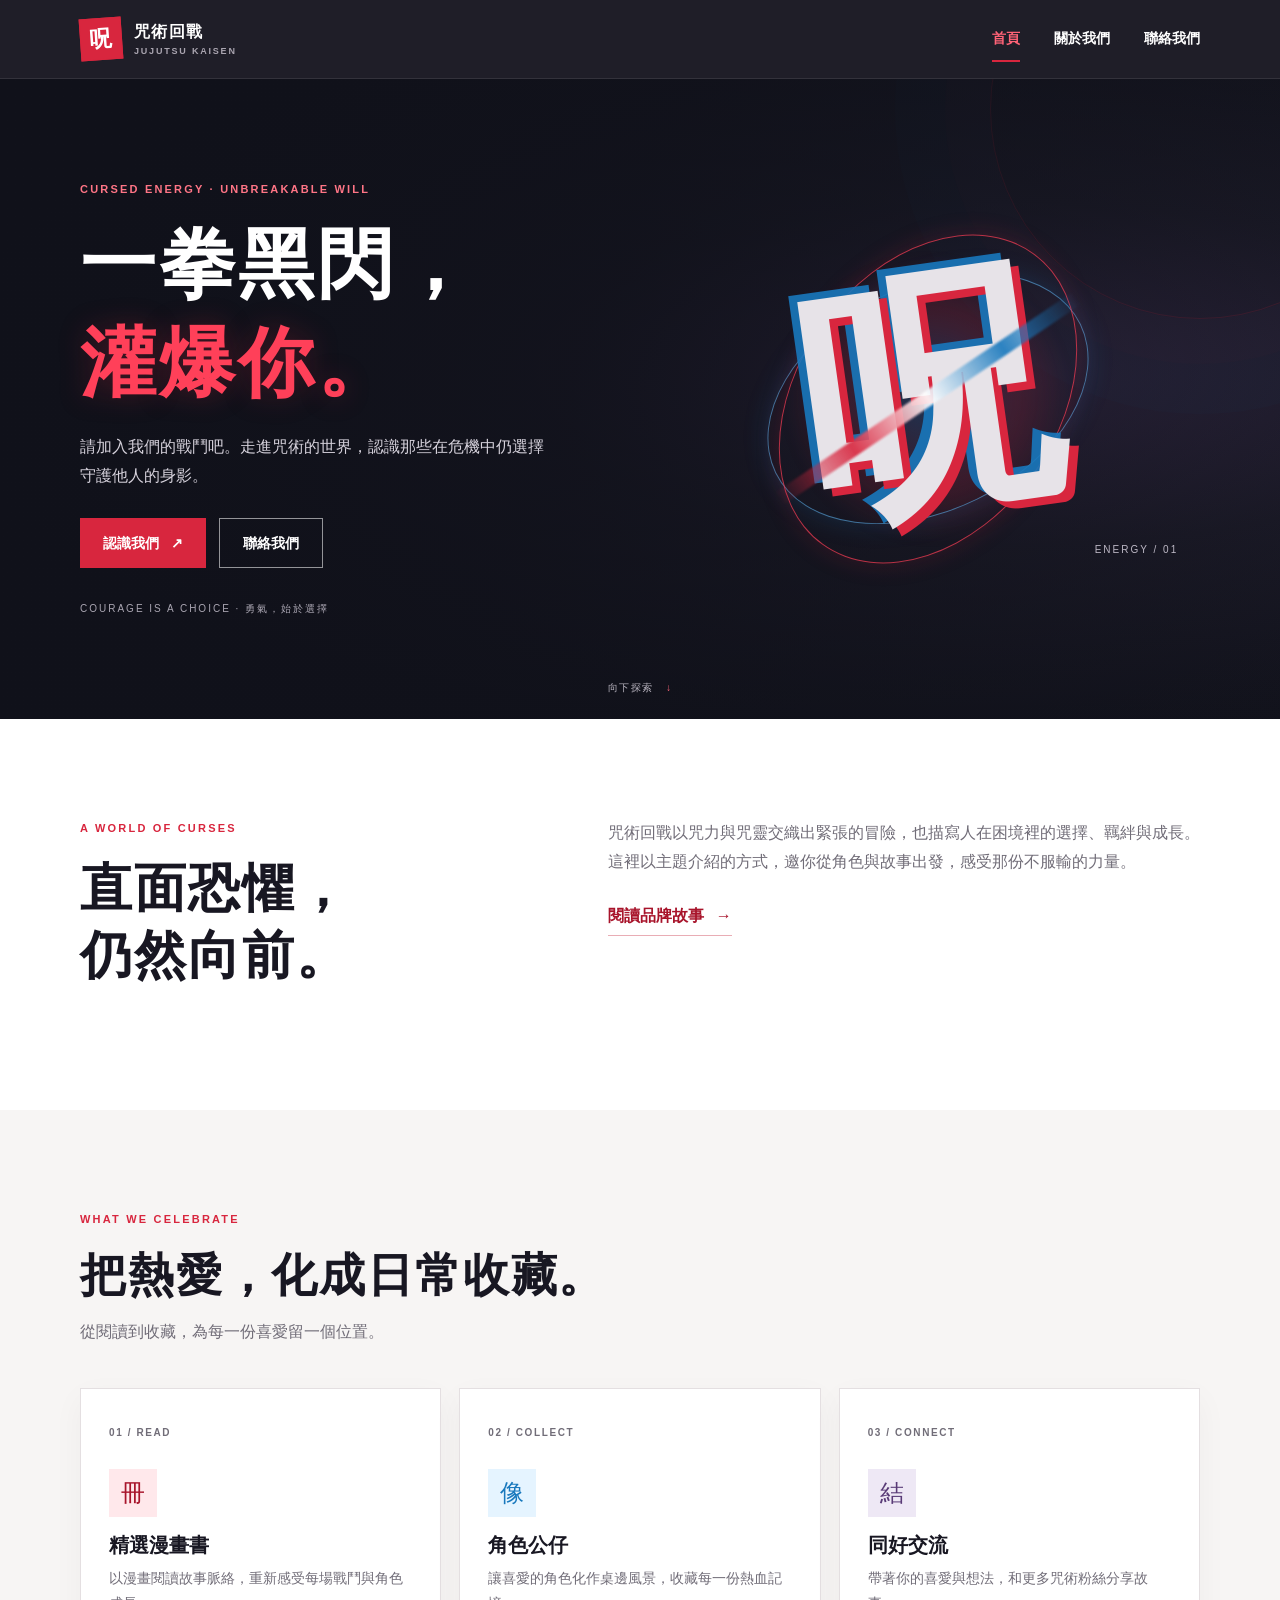
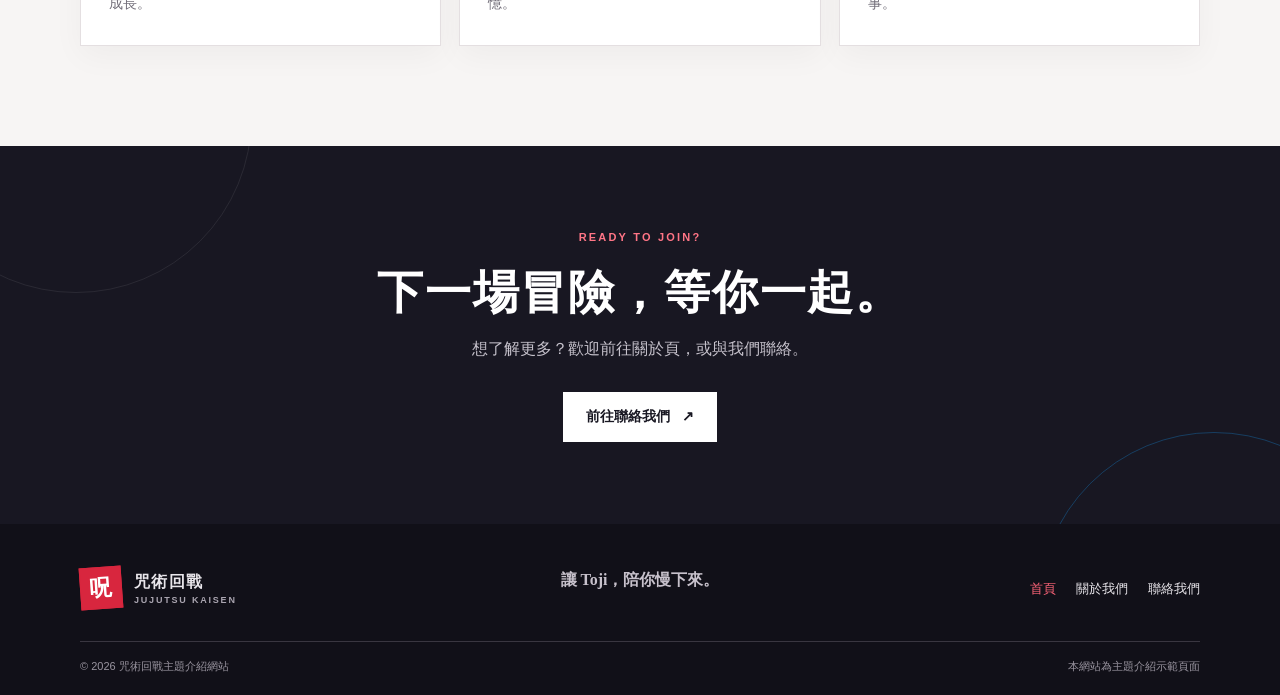
==== pages/index.html @ 3853cf1a "新增首頁、關於我們及聯絡我們頁面，並加入導航功能與樣式設定" ====
﻿<!doctype html>
<html lang="zh-Hant">
<head>
  <meta charset="utf-8">
  <meta name="viewport" content="width=device-width, initial-scale=1">
  <meta name="description" content="咒術回戰主題介紹網站，認識咒術世界的角色、理念與交流方式。">
  <title>首頁｜咒術回戰</title>
  <link rel="stylesheet" href="assets/css/site.css">
  <script src="assets/js/site.js" defer></script>
</head>
<body>
<a class="skip-link" href="#main">跳至主要內容</a>
<header class="site-header">
  <div class="container nav-wrap">
    <a class="brand" href="index.html" aria-label="咒術回戰首頁"><span class="brand-mark" aria-hidden="true">呪</span><span>咒術回戰<small>JUJUTSU KAISEN</small></span></a>
    <button class="menu-toggle" type="button" aria-label="開啟導覽選單" aria-expanded="false" aria-controls="site-nav"><span></span><span></span><span></span></button>
    <nav class="site-nav" id="site-nav" aria-label="主要導覽"><a href="index.html" aria-current="page">首頁</a><a href="about.html">關於我們</a><a href="contact.html">聯絡我們</a></nav>
  </div>
</header>
<main id="main">
  <section class="hero">
    <div class="hero-aura" aria-hidden="true"></div>
    <div class="container hero-grid">
      <div class="hero-copy"><p class="eyebrow">CURSED ENERGY · UNBREAKABLE WILL</p><h1>一拳黑閃，<br><span>灌爆你。</span></h1><p class="hero-lede">請加入我們的戰鬥吧。走進咒術的世界，認識那些在危機中仍選擇守護他人的身影。</p><div class="actions"><a class="button button-red" href="about.html">認識我們 <span aria-hidden="true">↗</span></a><a class="button button-outline" href="contact.html">聯絡我們</a></div><p class="hero-caption">COURAGE IS A CHOICE · 勇氣，始於選擇</p></div>
      <div class="hero-art" role="img" aria-label="以紅藍咒力光環呈現的虎杖優人主題抽象插畫"><div class="art-ring ring-one"></div><div class="art-ring ring-two"></div><div class="art-sigil">呪</div><div class="art-slash"></div><span class="art-label">ENERGY / 01</span></div>
    </div><a class="scroll-cue" href="#intro">向下探索 <span aria-hidden="true">↓</span></a>
  </section>
  <section class="section intro" id="intro"><div class="container intro-grid"><div><p class="eyebrow">A WORLD OF CURSES</p><h2>直面恐懼，<br>仍然向前。</h2></div><div class="intro-copy"><p>咒術回戰以咒力與咒靈交織出緊張的冒險，也描寫人在困境裡的選擇、羈絆與成長。這裡以主題介紹的方式，邀你從角色與故事出發，感受那份不服輸的力量。</p><a class="text-link" href="about.html">閱讀品牌故事 <span aria-hidden="true">→</span></a></div></div></section>
  <section class="section features"><div class="container"><div class="section-heading"><p class="eyebrow">WHAT WE CELEBRATE</p><h2>把熱愛，化成日常收藏。</h2><p>從閱讀到收藏，為每一份喜愛留一個位置。</p></div><div class="card-grid"><article class="feature-card"><span class="card-index">01 / READ</span><div class="card-symbol" aria-hidden="true">冊</div><h3>精選漫畫書</h3><p>以漫畫閱讀故事脈絡，重新感受每場戰鬥與角色成長。</p></article><article class="feature-card"><span class="card-index">02 / COLLECT</span><div class="card-symbol blue" aria-hidden="true">像</div><h3>角色公仔</h3><p>讓喜愛的角色化作桌邊風景，收藏每一份熱血記憶。</p></article><article class="feature-card"><span class="card-index">03 / CONNECT</span><div class="card-symbol violet" aria-hidden="true">結</div><h3>同好交流</h3><p>帶著你的喜愛與想法，和更多咒術粉絲分享故事。</p></article></div></div></section>
  <section class="closing"><div class="container closing-inner"><p class="eyebrow">READY TO JOIN?</p><h2>下一場冒險，等你一起。</h2><p>想了解更多？歡迎前往關於頁，或與我們聯絡。</p><a class="button button-light" href="contact.html">前往聯絡我們 <span aria-hidden="true">↗</span></a></div></section>
</main>
<footer class="site-footer"><div class="container footer-top"><a class="brand footer-brand" href="index.html"><span class="brand-mark" aria-hidden="true">呪</span><span>咒術回戰<small>JUJUTSU KAISEN</small></span></a><p class="footer-motto">讓 Toji，陪你慢下來。</p><nav class="footer-nav" aria-label="頁尾導覽"><a href="index.html" aria-current="page">首頁</a><a href="about.html">關於我們</a><a href="contact.html">聯絡我們</a></nav></div><div class="container footer-bottom"><span>© 2026 咒術回戰主題介紹網站</span><span>本網站為主題介紹示範頁面</span></div></footer>
</body>
</html>
---- pages/assets/css/site.css ----
﻿:root{--ink:#181722;--ink-soft:#282633;--paper:#f7f5f4;--white:#fff;--red:#d8263e;--red-dark:#a8142b;--red-pale:#ffe8eb;--blue:#1878bd;--blue-pale:#e5f4ff;--violet:#593b77;--muted:#716d78;--line:#e4dfe1;--shadow:0 20px 55px rgba(25,20,35,.12);--font:"Noto Sans TC","Microsoft JhengHei",sans-serif;--serif:"Noto Serif TC","PMingLiU",serif}*{box-sizing:border-box}html{scroll-behavior:smooth}body{margin:0;background:var(--paper);color:var(--ink);font:16px/1.8 var(--font)}a{color:inherit;text-decoration:none}button{font:inherit}h1,h2,h3,p{margin-top:0}h1,h2,h3{line-height:1.3}h1,h2{font-family:var(--serif);font-weight:900;letter-spacing:.04em}h2{font-size:clamp(30px,4vw,46px);margin-bottom:20px}.container{width:min(1120px,calc(100% - 48px));margin-inline:auto}.skip-link{position:absolute;top:-60px;left:16px;padding:10px 16px;background:white;z-index:30}.skip-link:focus{top:12px}.site-header{position:relative;z-index:10;background:rgba(24,23,34,.97);color:white;border-bottom:1px solid rgba(255,255,255,.09)}.nav-wrap{min-height:78px;display:flex;align-items:center;justify-content:space-between;gap:28px}.brand{display:inline-flex;align-items:center;gap:12px;font-weight:800;letter-spacing:.08em;line-height:1.2}.brand-mark{display:grid;place-items:center;width:42px;height:42px;border:1px solid var(--red);color:#fff;background:var(--red);font-family:var(--serif);font-size:22px;transform:rotate(-4deg)}.brand small{display:block;margin-top:5px;color:#aaa5b0;font:600 9px/1 var(--font);letter-spacing:.2em}.site-nav{display:flex;align-items:center;gap:34px;font-size:14px;font-weight:700}.site-nav a,.footer-nav a{transition:color .2s}.site-nav a:hover,.site-nav a[aria-current=page]{color:#ff6377}.site-nav a[aria-current=page]{position:relative}.site-nav a[aria-current=page]:after{content:"";position:absolute;left:0;right:0;bottom:-10px;height:2px;background:var(--red)}.menu-toggle{display:none;width:44px;height:44px;padding:11px;border:1px solid #625e6b;background:transparent;color:white}.menu-toggle span{display:block;height:2px;margin:5px 0;background:currentColor;transition:transform .2s,opacity .2s}.menu-toggle[aria-expanded=true] span:first-child{transform:translateY(7px) rotate(45deg)}.menu-toggle[aria-expanded=true] span:nth-child(2){opacity:0}.menu-toggle[aria-expanded=true] span:last-child{transform:translateY(-7px) rotate(-45deg)}:focus-visible{outline:3px solid #57b6f5;outline-offset:4px}.hero{min-height:640px;position:relative;overflow:hidden;display:grid;align-items:center;background:radial-gradient(ellipse at 79% 46%,#302641 0,#1b1a27 35%,#11121b 75%);color:white}.hero:before{content:"";position:absolute;inset:0;background:linear-gradient(110deg,rgba(16,17,26,.98) 10%,rgba(16,17,26,.82) 45%,rgba(16,17,26,.1) 100%);z-index:1}.hero-grid{position:relative;z-index:2;display:grid;grid-template-columns:1fr 1fr;align-items:center;gap:30px;padding-block:82px}.hero-copy{max-width:580px}.eyebrow{margin-bottom:16px;color:var(--red);font-size:11px;font-weight:800;letter-spacing:.2em}.hero .eyebrow{color:#ff7586}.hero h1{font-size:clamp(46px,6.4vw,76px);margin:0 0 20px}.hero h1 span{color:#ff4059;text-shadow:0 0 28px rgba(216,38,62,.26)}.hero-lede{max-width:470px;color:#d6d2dc}.actions{display:flex;gap:13px;flex-wrap:wrap;margin-top:28px}.button{display:inline-flex;align-items:center;justify-content:center;gap:12px;min-height:50px;padding:0 23px;font-size:14px;font-weight:800;transition:transform .2s,background .2s,color .2s}.button:hover{transform:translateY(-3px)}.button-red{background:var(--red);color:white}.button-red:hover{background:var(--red-dark)}.button-outline{border:1px solid rgba(255,255,255,.55);color:white}.button-outline:hover{background:white;color:var(--ink)}.hero-caption{margin:32px 0 0;color:#aaa6b2;font-size:10px;letter-spacing:.2em}.hero-art{height:420px;position:relative;display:grid;place-items:center;isolation:isolate}.hero-art:before{content:"";position:absolute;width:280px;height:280px;border-radius:50%;background:radial-gradient(circle,rgba(24,120,189,.28),rgba(216,38,62,.18) 45%,transparent 72%);filter:blur(7px)}.art-ring{position:absolute;border:1px solid rgba(90,173,233,.6);border-radius:50%;transform:rotate(-26deg)}.ring-one{width:340px;height:225px;box-shadow:0 0 26px rgba(24,120,189,.2)}.ring-two{width:260px;height:360px;border-color:rgba(239,59,82,.75);transform:rotate(36deg);box-shadow:0 0 24px rgba(216,38,62,.17)}.art-sigil{position:relative;font:900 clamp(150px,22vw,255px)/1 var(--serif);color:#e7e3e8;text-shadow:8px 8px 0 var(--red),-8px -7px 0 rgba(24,120,189,.9);transform:rotate(-8deg)}.art-slash{position:absolute;width:360px;height:15px;transform:rotate(-34deg);background:linear-gradient(90deg,transparent,var(--red),#fff,var(--blue),transparent);filter:blur(1px);opacity:.9}.art-label{position:absolute;right:4%;bottom:12%;font-size:10px;letter-spacing:.2em;color:#bdb8c5}.hero-aura{position:absolute;width:420px;height:420px;right:-130px;top:-180px;border:1px solid rgba(216,38,62,.2);border-radius:50%;box-shadow:0 0 0 45px rgba(216,38,62,.025),0 0 0 95px rgba(24,120,189,.03)}.scroll-cue{position:absolute;z-index:2;bottom:22px;left:50%;transform:translateX(-50%);color:#b9b5c0;font-size:10px;letter-spacing:.15em}.scroll-cue span{margin-left:8px;color:#ff6579}.section{padding:100px 0}.intro{background:white}.intro-grid{display:grid;grid-template-columns:.85fr 1.15fr;gap:90px;align-items:start}.intro h2{font-size:clamp(34px,4.4vw,52px)}.intro-copy{max-width:610px;color:var(--muted)}.intro-copy p{margin-bottom:25px}.text-link{display:inline-flex;gap:12px;align-items:center;color:var(--red-dark);font-weight:800;border-bottom:1px solid #e9adb5;padding-bottom:5px}.features{background:var(--paper)}.section-heading{max-width:650px;margin-bottom:42px}.section-heading h2{margin-bottom:12px}.section-heading>p:last-child{color:var(--muted)}.card-grid{display:grid;grid-template-columns:repeat(3,1fr);gap:18px}.feature-card{position:relative;min-height:250px;padding:28px;background:white;border:1px solid var(--line);box-shadow:0 10px 30px rgba(30,20,35,.04);transition:transform .2s,box-shadow .2s}.feature-card:hover{transform:translateY(-5px);box-shadow:var(--shadow)}.card-index{font-size:10px;font-weight:800;letter-spacing:.16em;color:var(--muted)}.card-symbol{display:grid;place-items:center;width:48px;height:48px;margin:23px 0 15px;background:var(--red-pale);color:var(--red-dark);font-family:var(--serif);font-size:24px}.card-symbol.blue{background:var(--blue-pale);color:var(--blue)}.card-symbol.violet{background:#eee8f5;color:var(--violet)}.feature-card h3{margin-bottom:8px;font-size:20px}.feature-card p{margin:0;color:var(--muted);font-size:14px}.closing{position:relative;overflow:hidden;padding:82px 0;background:var(--ink);color:white;text-align:center}.closing:before,.closing:after{content:"";position:absolute;width:350px;height:350px;border:1px solid rgba(255,255,255,.08);border-radius:50%;top:-205px;left:-100px}.closing:after{left:auto;right:-110px;top:auto;bottom:-260px;border-color:rgba(24,120,189,.4)}.closing-inner{position:relative;z-index:1}.closing .eyebrow{color:#ff7586}.closing h2{margin-bottom:12px}.closing p:not(.eyebrow){color:#c5c1cb}.button-light{margin-top:12px;background:white;color:var(--ink)}.button-light:hover{background:var(--red);color:white}.site-footer{padding:42px 0 18px;background:#111018;color:#e9e6eb}.footer-top{display:grid;grid-template-columns:1fr 1fr 1fr;align-items:center;gap:20px}.footer-brand{justify-self:start}.footer-motto{text-align:center;color:#c7c1cb;font-family:var(--serif);font-weight:700}.footer-nav{display:flex;justify-content:flex-end;gap:20px;font-size:13px}.footer-nav a:hover,.footer-nav a[aria-current=page]{color:#ff6579}.footer-bottom{display:flex;justify-content:space-between;gap:16px;border-top:1px solid #393640;margin-top:30px;padding-top:15px;color:#99949f;font-size:11px}.page-hero{position:relative;overflow:hidden;padding:88px 0 94px;background:linear-gradient(110deg,#191822,#262133 65%,#1b3140);color:white}.page-hero:after{content:"";position:absolute;right:10%;top:-170px;width:410px;height:410px;border:1px solid rgba(226,55,79,.3);border-radius:50%;box-shadow:0 0 0 42px rgba(24,120,189,.07),0 0 0 90px rgba(216,38,62,.04)}.page-hero-inner{position:relative;z-index:1}.page-hero h1{font-size:clamp(42px,6vw,66px);margin:0 0 12px}.page-hero-inner>p:last-child{color:#ccc7d2;margin:0}.page-mark{position:absolute;right:16%;top:50%;transform:translateY(-50%) rotate(-10deg);font:900 170px/1 var(--serif);color:rgba(255,255,255,.055)}.story-section{background:white}.story-layout{display:grid;grid-template-columns:1fr 1fr;gap:78px;align-items:center}.story-art{height:370px;position:relative;display:grid;place-items:center;overflow:hidden;background:linear-gradient(145deg,#171721,#242033)}.story-art:before{content:"";position:absolute;width:230px;height:230px;border-radius:50%;background:rgba(216,38,62,.25);filter:blur(38px)}.story-art>span{position:relative;font:900 130px/1 var(--serif);color:#f4eff1;text-shadow:7px 6px 0 var(--red),-6px -6px 0 var(--blue)}.story-orbit{position:absolute;border:1px solid;border-radius:50%;width:300px;height:180px;transform:rotate(35deg)}.orbit-red{border-color:rgba(255,76,98,.8)}.orbit-blue{width:230px;height:330px;transform:rotate(-25deg);border-color:rgba(67,164,229,.7)}.story-copy p:not(.eyebrow){color:var(--muted)}.story-copy .note{padding:12px 15px;border-left:3px solid var(--red);background:#fff4f5;color:#7a4650;font-size:13px}.values-section{background:#f0edf0}.value-list{display:grid;grid-template-columns:repeat(3,1fr);gap:16px}.value-item{display:flex;gap:17px;padding:24px;background:white;border-top:2px solid var(--red)}.value-item>span{color:var(--red);font:700 13px/1.4 var(--font);letter-spacing:.08em}.value-item h3{margin:0 0 9px;font-size:19px}.value-item p{margin:0;color:var(--muted);font-size:14px}.environment{padding:85px 0;background:white}.environment-grid{display:grid;grid-template-columns:1.05fr .95fr;gap:65px;align-items:center}.environment-grid>div:last-child>p:not(.eyebrow){color:var(--muted);margin-bottom:25px}.environment-art{height:310px;position:relative;overflow:hidden;background:linear-gradient(135deg,#1a1924,#30263c)}.environment-art:before{content:"";position:absolute;inset:0;background:linear-gradient(120deg,transparent 35%,rgba(216,38,62,.2),transparent 70%)}.env-block{position:absolute;bottom:-35px;width:37%;height:78%;transform:skewY(-12deg);background:linear-gradient(140deg,#d8263e,#79182e);box-shadow:20px 0 60px rgba(0,0,0,.25)}.block-a{left:13%}.block-b{left:52%;height:90%;background:linear-gradient(140deg,#227cb7,#173752)}.env-caption{position:absolute;top:22px;left:22px;color:#e8e4eb;font-size:10px;letter-spacing:.2em}.contact-section{background:white}.contact-layout{display:grid;grid-template-columns:.8fr 1.2fr;gap:80px}.contact-intro{position:relative}.contact-intro h2{font-size:clamp(34px,4.5vw,52px)}.contact-intro>p:not(.eyebrow){max-width:360px;color:var(--muted)}.contact-stamp{display:grid;place-content:center;position:absolute;right:15px;bottom:0;width:74px;height:74px;border:2px solid rgba(216,38,62,.42);color:var(--red);font:700 18px/1.3 var(--serif);text-align:center;transform:rotate(8deg)}.contact-details{border-top:1px solid var(--line)}.contact-row{display:grid;grid-template-columns:46px 1fr auto;gap:16px;align-items:center;padding:19px 0;border-bottom:1px solid var(--line)}.contact-icon{display:grid;place-items:center;width:42px;height:42px;background:var(--red-pale);color:var(--red-dark);font-family:var(--serif);font-weight:700}.contact-row h3{font-size:16px;margin:0 0 3px}.contact-row p{margin:0;color:var(--muted)}.pending{padding:3px 9px;background:#f1eff2;color:#77717d;font-size:11px}.contact-note{padding:38px 0;background:#f0edf0}.contact-note .eyebrow{margin-bottom:9px}.contact-note p:not(.eyebrow){margin-bottom:14px;color:#514d58}.contact-note .text-link{font-size:14px}@media(max-width:780px){.container{width:min(100% - 40px,640px)}.menu-toggle{display:block}.site-nav{position:absolute;top:77px;left:0;right:0;display:flex;flex-direction:column;align-items:stretch;gap:0;padding:0 20px;max-height:0;overflow:hidden;background:#181722;transition:max-height .25s,padding .25s}.site-nav.is-open{max-height:240px;padding:8px 20px 16px;border-bottom:1px solid #46424e}.site-nav a{padding:12px 4px;border-bottom:1px solid rgba(255,255,255,.08)}.site-nav a[aria-current=page]:after{display:none}.hero{min-height:unset}.hero-grid{grid-template-columns:1fr;gap:0;padding:70px 0 78px}.hero-copy{position:relative;z-index:2}.hero-art{position:absolute;right:-95px;top:80px;width:390px;height:390px;opacity:.56}.hero:before{background:linear-gradient(90deg,rgba(16,17,26,.98),rgba(16,17,26,.82) 65%,rgba(16,17,26,.35))}.hero-copy{max-width:540px}.hero-lede{max-width:450px}.intro-grid,.story-layout,.environment-grid,.contact-layout{grid-template-columns:1fr;gap:32px}.intro-grid{gap:10px}.story-art{height:300px;order:2}.card-grid,.value-list{grid-template-columns:1fr}.feature-card{min-height:0}.value-item{min-height:115px}.environment-grid{gap:34px}.contact-layout{gap:26px}.contact-intro{padding-bottom:12px}.contact-stamp{right:5px;bottom:-2px}.footer-top{grid-template-columns:1fr 1fr}.footer-motto{text-align:right}.footer-nav{grid-column:1/-1;justify-content:flex-start}.page-mark{right:8%;font-size:130px}}@media(max-width:480px){.container{width:calc(100% - 36px)}.nav-wrap{min-height:70px}.site-nav{top:69px}.brand-mark{width:38px;height:38px}.brand{font-size:14px}.hero-grid{padding:62px 0 68px}.hero h1{font-size:clamp(43px,12vw,58px)}.hero-art{right:-160px;top:120px;opacity:.38}.actions{gap:9px}.button{padding-inline:17px}.section{padding:72px 0}.section-heading{margin-bottom:28px}.page-hero{padding:68px 0}.page-hero:after{right:-190px}.page-mark{right:2%;font-size:100px}.story-art{height:250px}.environment{padding:66px 0}.environment-art{height:240px}.contact-row{grid-template-columns:42px 1fr;gap:12px}.pending{grid-column:2;justify-self:start;margin-top:-8px}.footer-top{grid-template-columns:1fr;gap:12px}.footer-motto{text-align:left;margin:3px 0}.footer-nav{grid-column:auto;gap:18px;flex-wrap:wrap}.footer-bottom{flex-direction:column;gap:4px}.closing{padding:70px 0}}@media(prefers-reduced-motion:reduce){html{scroll-behavior:auto}*,*:before,*:after{transition-duration:.01ms!important;animation-duration:.01ms!important;animation-iteration-count:1!important}}
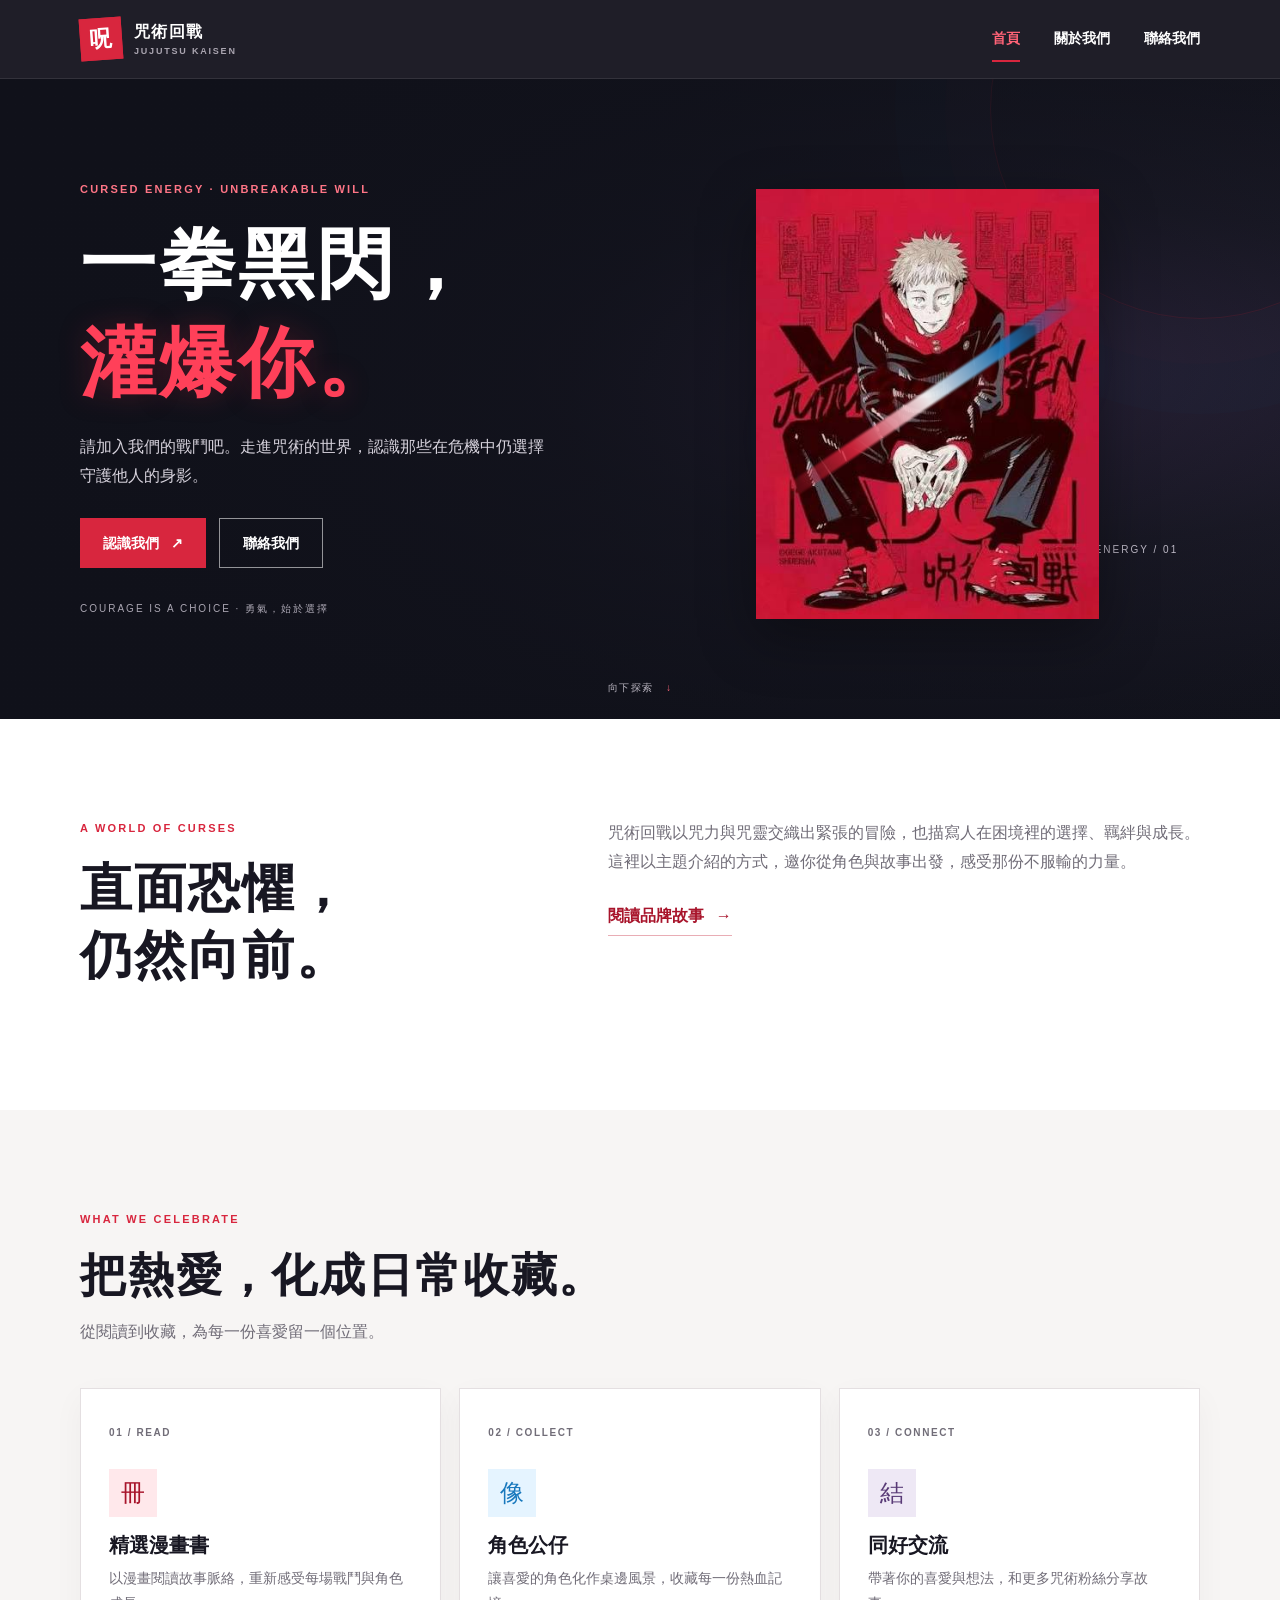
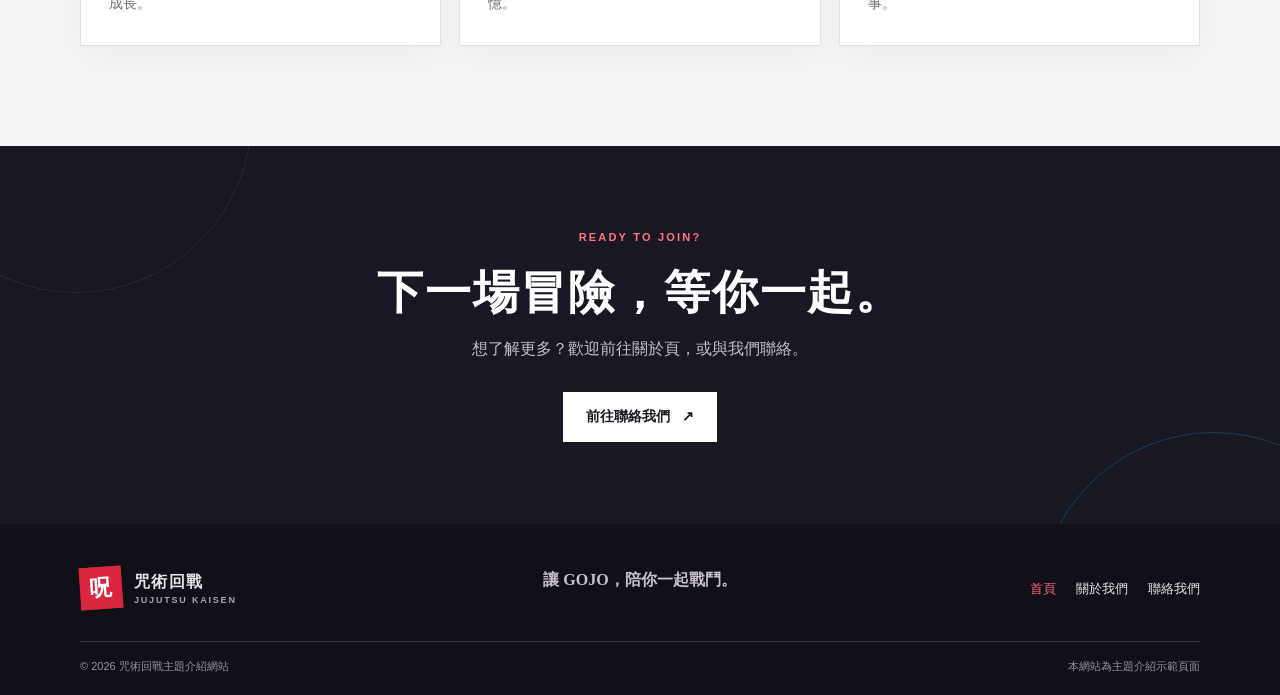
==== commit a45c3d86: "Refactor code structure for improved readability and maintainability" ====
--- a/pages/index.html
+++ b/pages/index.html
@@ -22,13 +22,15 @@
     <div class="hero-aura" aria-hidden="true"></div>
     <div class="container hero-grid">
       <div class="hero-copy"><p class="eyebrow">CURSED ENERGY · UNBREAKABLE WILL</p><h1>一拳黑閃，<br><span>灌爆你。</span></h1><p class="hero-lede">請加入我們的戰鬥吧。走進咒術的世界，認識那些在危機中仍選擇守護他人的身影。</p><div class="actions"><a class="button button-red" href="about.html">認識我們 <span aria-hidden="true">↗</span></a><a class="button button-outline" href="contact.html">聯絡我們</a></div><p class="hero-caption">COURAGE IS A CHOICE · 勇氣，始於選擇</p></div>
-      <div class="hero-art" role="img" aria-label="以紅藍咒力光環呈現的虎杖優人主題抽象插畫"><div class="art-ring ring-one"></div><div class="art-ring ring-two"></div><div class="art-sigil">呪</div><div class="art-slash"></div><span class="art-label">ENERGY / 01</span></div>
+      <div class="hero-art"><div class="art-ring ring-one" aria-hidden="true"></div><div class="art-ring ring-two" aria-hidden="true"></div><img class="hero-image" src="assets/images/yuji.jfif" alt="咒術回戰角色虎杖悠仁主題插畫"><div class="art-slash" aria-hidden="true"></div><span class="art-label" aria-hidden="true">ENERGY / 01</span></div>
     </div><a class="scroll-cue" href="#intro">向下探索 <span aria-hidden="true">↓</span></a>
   </section>
   <section class="section intro" id="intro"><div class="container intro-grid"><div><p class="eyebrow">A WORLD OF CURSES</p><h2>直面恐懼，<br>仍然向前。</h2></div><div class="intro-copy"><p>咒術回戰以咒力與咒靈交織出緊張的冒險，也描寫人在困境裡的選擇、羈絆與成長。這裡以主題介紹的方式，邀你從角色與故事出發，感受那份不服輸的力量。</p><a class="text-link" href="about.html">閱讀品牌故事 <span aria-hidden="true">→</span></a></div></div></section>
   <section class="section features"><div class="container"><div class="section-heading"><p class="eyebrow">WHAT WE CELEBRATE</p><h2>把熱愛，化成日常收藏。</h2><p>從閱讀到收藏，為每一份喜愛留一個位置。</p></div><div class="card-grid"><article class="feature-card"><span class="card-index">01 / READ</span><div class="card-symbol" aria-hidden="true">冊</div><h3>精選漫畫書</h3><p>以漫畫閱讀故事脈絡，重新感受每場戰鬥與角色成長。</p></article><article class="feature-card"><span class="card-index">02 / COLLECT</span><div class="card-symbol blue" aria-hidden="true">像</div><h3>角色公仔</h3><p>讓喜愛的角色化作桌邊風景，收藏每一份熱血記憶。</p></article><article class="feature-card"><span class="card-index">03 / CONNECT</span><div class="card-symbol violet" aria-hidden="true">結</div><h3>同好交流</h3><p>帶著你的喜愛與想法，和更多咒術粉絲分享故事。</p></article></div></div></section>
   <section class="closing"><div class="container closing-inner"><p class="eyebrow">READY TO JOIN?</p><h2>下一場冒險，等你一起。</h2><p>想了解更多？歡迎前往關於頁，或與我們聯絡。</p><a class="button button-light" href="contact.html">前往聯絡我們 <span aria-hidden="true">↗</span></a></div></section>
 </main>
-<footer class="site-footer"><div class="container footer-top"><a class="brand footer-brand" href="index.html"><span class="brand-mark" aria-hidden="true">呪</span><span>咒術回戰<small>JUJUTSU KAISEN</small></span></a><p class="footer-motto">讓 Toji，陪你慢下來。</p><nav class="footer-nav" aria-label="頁尾導覽"><a href="index.html" aria-current="page">首頁</a><a href="about.html">關於我們</a><a href="contact.html">聯絡我們</a></nav></div><div class="container footer-bottom"><span>© 2026 咒術回戰主題介紹網站</span><span>本網站為主題介紹示範頁面</span></div></footer>
+<footer class="site-footer"><div class="container footer-top"><a class="brand footer-brand" href="index.html"><span class="brand-mark" aria-hidden="true">呪</span><span>咒術回戰<small>JUJUTSU KAISEN</small></span></a><p class="footer-motto">讓 GOJO，陪你一起戰鬥。</p><nav class="footer-nav" aria-label="頁尾導覽"><a href="index.html" aria-current="page">首頁</a><a href="about.html">關於我們</a><a href="contact.html">聯絡我們</a></nav></div><div class="container footer-bottom"><span>© 2026 咒術回戰主題介紹網站</span><span>本網站為主題介紹示範頁面</span></div></footer>
 </body>
 </html>
+
+
--- a/pages/assets/css/site.css
+++ b/pages/assets/css/site.css
@@ -1 +1,2 @@
-﻿:root{--ink:#181722;--ink-soft:#282633;--paper:#f7f5f4;--white:#fff;--red:#d8263e;--red-dark:#a8142b;--red-pale:#ffe8eb;--blue:#1878bd;--blue-pale:#e5f4ff;--violet:#593b77;--muted:#716d78;--line:#e4dfe1;--shadow:0 20px 55px rgba(25,20,35,.12);--font:"Noto Sans TC","Microsoft JhengHei",sans-serif;--serif:"Noto Serif TC","PMingLiU",serif}*{box-sizing:border-box}html{scroll-behavior:smooth}body{margin:0;background:var(--paper);color:var(--ink);font:16px/1.8 var(--font)}a{color:inherit;text-decoration:none}button{font:inherit}h1,h2,h3,p{margin-top:0}h1,h2,h3{line-height:1.3}h1,h2{font-family:var(--serif);font-weight:900;letter-spacing:.04em}h2{font-size:clamp(30px,4vw,46px);margin-bottom:20px}.container{width:min(1120px,calc(100% - 48px));margin-inline:auto}.skip-link{position:absolute;top:-60px;left:16px;padding:10px 16px;background:white;z-index:30}.skip-link:focus{top:12px}.site-header{position:relative;z-index:10;background:rgba(24,23,34,.97);color:white;border-bottom:1px solid rgba(255,255,255,.09)}.nav-wrap{min-height:78px;display:flex;align-items:center;justify-content:space-between;gap:28px}.brand{display:inline-flex;align-items:center;gap:12px;font-weight:800;letter-spacing:.08em;line-height:1.2}.brand-mark{display:grid;place-items:center;width:42px;height:42px;border:1px solid var(--red);color:#fff;background:var(--red);font-family:var(--serif);font-size:22px;transform:rotate(-4deg)}.brand small{display:block;margin-top:5px;color:#aaa5b0;font:600 9px/1 var(--font);letter-spacing:.2em}.site-nav{display:flex;align-items:center;gap:34px;font-size:14px;font-weight:700}.site-nav a,.footer-nav a{transition:color .2s}.site-nav a:hover,.site-nav a[aria-current=page]{color:#ff6377}.site-nav a[aria-current=page]{position:relative}.site-nav a[aria-current=page]:after{content:"";position:absolute;left:0;right:0;bottom:-10px;height:2px;background:var(--red)}.menu-toggle{display:none;width:44px;height:44px;padding:11px;border:1px solid #625e6b;background:transparent;color:white}.menu-toggle span{display:block;height:2px;margin:5px 0;background:currentColor;transition:transform .2s,opacity .2s}.menu-toggle[aria-expanded=true] span:first-child{transform:translateY(7px) rotate(45deg)}.menu-toggle[aria-expanded=true] span:nth-child(2){opacity:0}.menu-toggle[aria-expanded=true] span:last-child{transform:translateY(-7px) rotate(-45deg)}:focus-visible{outline:3px solid #57b6f5;outline-offset:4px}.hero{min-height:640px;position:relative;overflow:hidden;display:grid;align-items:center;background:radial-gradient(ellipse at 79% 46%,#302641 0,#1b1a27 35%,#11121b 75%);color:white}.hero:before{content:"";position:absolute;inset:0;background:linear-gradient(110deg,rgba(16,17,26,.98) 10%,rgba(16,17,26,.82) 45%,rgba(16,17,26,.1) 100%);z-index:1}.hero-grid{position:relative;z-index:2;display:grid;grid-template-columns:1fr 1fr;align-items:center;gap:30px;padding-block:82px}.hero-copy{max-width:580px}.eyebrow{margin-bottom:16px;color:var(--red);font-size:11px;font-weight:800;letter-spacing:.2em}.hero .eyebrow{color:#ff7586}.hero h1{font-size:clamp(46px,6.4vw,76px);margin:0 0 20px}.hero h1 span{color:#ff4059;text-shadow:0 0 28px rgba(216,38,62,.26)}.hero-lede{max-width:470px;color:#d6d2dc}.actions{display:flex;gap:13px;flex-wrap:wrap;margin-top:28px}.button{display:inline-flex;align-items:center;justify-content:center;gap:12px;min-height:50px;padding:0 23px;font-size:14px;font-weight:800;transition:transform .2s,background .2s,color .2s}.button:hover{transform:translateY(-3px)}.button-red{background:var(--red);color:white}.button-red:hover{background:var(--red-dark)}.button-outline{border:1px solid rgba(255,255,255,.55);color:white}.button-outline:hover{background:white;color:var(--ink)}.hero-caption{margin:32px 0 0;color:#aaa6b2;font-size:10px;letter-spacing:.2em}.hero-art{height:420px;position:relative;display:grid;place-items:center;isolation:isolate}.hero-art:before{content:"";position:absolute;width:280px;height:280px;border-radius:50%;background:radial-gradient(circle,rgba(24,120,189,.28),rgba(216,38,62,.18) 45%,transparent 72%);filter:blur(7px)}.art-ring{position:absolute;border:1px solid rgba(90,173,233,.6);border-radius:50%;transform:rotate(-26deg)}.ring-one{width:340px;height:225px;box-shadow:0 0 26px rgba(24,120,189,.2)}.ring-two{width:260px;height:360px;border-color:rgba(239,59,82,.75);transform:rotate(36deg);box-shadow:0 0 24px rgba(216,38,62,.17)}.art-sigil{position:relative;font:900 clamp(150px,22vw,255px)/1 var(--serif);color:#e7e3e8;text-shadow:8px 8px 0 var(--red),-8px -7px 0 rgba(24,120,189,.9);transform:rotate(-8deg)}.art-slash{position:absolute;width:360px;height:15px;transform:rotate(-34deg);background:linear-gradient(90deg,transparent,var(--red),#fff,var(--blue),transparent);filter:blur(1px);opacity:.9}.art-label{position:absolute;right:4%;bottom:12%;font-size:10px;letter-spacing:.2em;color:#bdb8c5}.hero-aura{position:absolute;width:420px;height:420px;right:-130px;top:-180px;border:1px solid rgba(216,38,62,.2);border-radius:50%;box-shadow:0 0 0 45px rgba(216,38,62,.025),0 0 0 95px rgba(24,120,189,.03)}.scroll-cue{position:absolute;z-index:2;bottom:22px;left:50%;transform:translateX(-50%);color:#b9b5c0;font-size:10px;letter-spacing:.15em}.scroll-cue span{margin-left:8px;color:#ff6579}.section{padding:100px 0}.intro{background:white}.intro-grid{display:grid;grid-template-columns:.85fr 1.15fr;gap:90px;align-items:start}.intro h2{font-size:clamp(34px,4.4vw,52px)}.intro-copy{max-width:610px;color:var(--muted)}.intro-copy p{margin-bottom:25px}.text-link{display:inline-flex;gap:12px;align-items:center;color:var(--red-dark);font-weight:800;border-bottom:1px solid #e9adb5;padding-bottom:5px}.features{background:var(--paper)}.section-heading{max-width:650px;margin-bottom:42px}.section-heading h2{margin-bottom:12px}.section-heading>p:last-child{color:var(--muted)}.card-grid{display:grid;grid-template-columns:repeat(3,1fr);gap:18px}.feature-card{position:relative;min-height:250px;padding:28px;background:white;border:1px solid var(--line);box-shadow:0 10px 30px rgba(30,20,35,.04);transition:transform .2s,box-shadow .2s}.feature-card:hover{transform:translateY(-5px);box-shadow:var(--shadow)}.card-index{font-size:10px;font-weight:800;letter-spacing:.16em;color:var(--muted)}.card-symbol{display:grid;place-items:center;width:48px;height:48px;margin:23px 0 15px;background:var(--red-pale);color:var(--red-dark);font-family:var(--serif);font-size:24px}.card-symbol.blue{background:var(--blue-pale);color:var(--blue)}.card-symbol.violet{background:#eee8f5;color:var(--violet)}.feature-card h3{margin-bottom:8px;font-size:20px}.feature-card p{margin:0;color:var(--muted);font-size:14px}.closing{position:relative;overflow:hidden;padding:82px 0;background:var(--ink);color:white;text-align:center}.closing:before,.closing:after{content:"";position:absolute;width:350px;height:350px;border:1px solid rgba(255,255,255,.08);border-radius:50%;top:-205px;left:-100px}.closing:after{left:auto;right:-110px;top:auto;bottom:-260px;border-color:rgba(24,120,189,.4)}.closing-inner{position:relative;z-index:1}.closing .eyebrow{color:#ff7586}.closing h2{margin-bottom:12px}.closing p:not(.eyebrow){color:#c5c1cb}.button-light{margin-top:12px;background:white;color:var(--ink)}.button-light:hover{background:var(--red);color:white}.site-footer{padding:42px 0 18px;background:#111018;color:#e9e6eb}.footer-top{display:grid;grid-template-columns:1fr 1fr 1fr;align-items:center;gap:20px}.footer-brand{justify-self:start}.footer-motto{text-align:center;color:#c7c1cb;font-family:var(--serif);font-weight:700}.footer-nav{display:flex;justify-content:flex-end;gap:20px;font-size:13px}.footer-nav a:hover,.footer-nav a[aria-current=page]{color:#ff6579}.footer-bottom{display:flex;justify-content:space-between;gap:16px;border-top:1px solid #393640;margin-top:30px;padding-top:15px;color:#99949f;font-size:11px}.page-hero{position:relative;overflow:hidden;padding:88px 0 94px;background:linear-gradient(110deg,#191822,#262133 65%,#1b3140);color:white}.page-hero:after{content:"";position:absolute;right:10%;top:-170px;width:410px;height:410px;border:1px solid rgba(226,55,79,.3);border-radius:50%;box-shadow:0 0 0 42px rgba(24,120,189,.07),0 0 0 90px rgba(216,38,62,.04)}.page-hero-inner{position:relative;z-index:1}.page-hero h1{font-size:clamp(42px,6vw,66px);margin:0 0 12px}.page-hero-inner>p:last-child{color:#ccc7d2;margin:0}.page-mark{position:absolute;right:16%;top:50%;transform:translateY(-50%) rotate(-10deg);font:900 170px/1 var(--serif);color:rgba(255,255,255,.055)}.story-section{background:white}.story-layout{display:grid;grid-template-columns:1fr 1fr;gap:78px;align-items:center}.story-art{height:370px;position:relative;display:grid;place-items:center;overflow:hidden;background:linear-gradient(145deg,#171721,#242033)}.story-art:before{content:"";position:absolute;width:230px;height:230px;border-radius:50%;background:rgba(216,38,62,.25);filter:blur(38px)}.story-art>span{position:relative;font:900 130px/1 var(--serif);color:#f4eff1;text-shadow:7px 6px 0 var(--red),-6px -6px 0 var(--blue)}.story-orbit{position:absolute;border:1px solid;border-radius:50%;width:300px;height:180px;transform:rotate(35deg)}.orbit-red{border-color:rgba(255,76,98,.8)}.orbit-blue{width:230px;height:330px;transform:rotate(-25deg);border-color:rgba(67,164,229,.7)}.story-copy p:not(.eyebrow){color:var(--muted)}.story-copy .note{padding:12px 15px;border-left:3px solid var(--red);background:#fff4f5;color:#7a4650;font-size:13px}.values-section{background:#f0edf0}.value-list{display:grid;grid-template-columns:repeat(3,1fr);gap:16px}.value-item{display:flex;gap:17px;padding:24px;background:white;border-top:2px solid var(--red)}.value-item>span{color:var(--red);font:700 13px/1.4 var(--font);letter-spacing:.08em}.value-item h3{margin:0 0 9px;font-size:19px}.value-item p{margin:0;color:var(--muted);font-size:14px}.environment{padding:85px 0;background:white}.environment-grid{display:grid;grid-template-columns:1.05fr .95fr;gap:65px;align-items:center}.environment-grid>div:last-child>p:not(.eyebrow){color:var(--muted);margin-bottom:25px}.environment-art{height:310px;position:relative;overflow:hidden;background:linear-gradient(135deg,#1a1924,#30263c)}.environment-art:before{content:"";position:absolute;inset:0;background:linear-gradient(120deg,transparent 35%,rgba(216,38,62,.2),transparent 70%)}.env-block{position:absolute;bottom:-35px;width:37%;height:78%;transform:skewY(-12deg);background:linear-gradient(140deg,#d8263e,#79182e);box-shadow:20px 0 60px rgba(0,0,0,.25)}.block-a{left:13%}.block-b{left:52%;height:90%;background:linear-gradient(140deg,#227cb7,#173752)}.env-caption{position:absolute;top:22px;left:22px;color:#e8e4eb;font-size:10px;letter-spacing:.2em}.contact-section{background:white}.contact-layout{display:grid;grid-template-columns:.8fr 1.2fr;gap:80px}.contact-intro{position:relative}.contact-intro h2{font-size:clamp(34px,4.5vw,52px)}.contact-intro>p:not(.eyebrow){max-width:360px;color:var(--muted)}.contact-stamp{display:grid;place-content:center;position:absolute;right:15px;bottom:0;width:74px;height:74px;border:2px solid rgba(216,38,62,.42);color:var(--red);font:700 18px/1.3 var(--serif);text-align:center;transform:rotate(8deg)}.contact-details{border-top:1px solid var(--line)}.contact-row{display:grid;grid-template-columns:46px 1fr auto;gap:16px;align-items:center;padding:19px 0;border-bottom:1px solid var(--line)}.contact-icon{display:grid;place-items:center;width:42px;height:42px;background:var(--red-pale);color:var(--red-dark);font-family:var(--serif);font-weight:700}.contact-row h3{font-size:16px;margin:0 0 3px}.contact-row p{margin:0;color:var(--muted)}.pending{padding:3px 9px;background:#f1eff2;color:#77717d;font-size:11px}.contact-note{padding:38px 0;background:#f0edf0}.contact-note .eyebrow{margin-bottom:9px}.contact-note p:not(.eyebrow){margin-bottom:14px;color:#514d58}.contact-note .text-link{font-size:14px}@media(max-width:780px){.container{width:min(100% - 40px,640px)}.menu-toggle{display:block}.site-nav{position:absolute;top:77px;left:0;right:0;display:flex;flex-direction:column;align-items:stretch;gap:0;padding:0 20px;max-height:0;overflow:hidden;background:#181722;transition:max-height .25s,padding .25s}.site-nav.is-open{max-height:240px;padding:8px 20px 16px;border-bottom:1px solid #46424e}.site-nav a{padding:12px 4px;border-bottom:1px solid rgba(255,255,255,.08)}.site-nav a[aria-current=page]:after{display:none}.hero{min-height:unset}.hero-grid{grid-template-columns:1fr;gap:0;padding:70px 0 78px}.hero-copy{position:relative;z-index:2}.hero-art{position:absolute;right:-95px;top:80px;width:390px;height:390px;opacity:.56}.hero:before{background:linear-gradient(90deg,rgba(16,17,26,.98),rgba(16,17,26,.82) 65%,rgba(16,17,26,.35))}.hero-copy{max-width:540px}.hero-lede{max-width:450px}.intro-grid,.story-layout,.environment-grid,.contact-layout{grid-template-columns:1fr;gap:32px}.intro-grid{gap:10px}.story-art{height:300px;order:2}.card-grid,.value-list{grid-template-columns:1fr}.feature-card{min-height:0}.value-item{min-height:115px}.environment-grid{gap:34px}.contact-layout{gap:26px}.contact-intro{padding-bottom:12px}.contact-stamp{right:5px;bottom:-2px}.footer-top{grid-template-columns:1fr 1fr}.footer-motto{text-align:right}.footer-nav{grid-column:1/-1;justify-content:flex-start}.page-mark{right:8%;font-size:130px}}@media(max-width:480px){.container{width:calc(100% - 36px)}.nav-wrap{min-height:70px}.site-nav{top:69px}.brand-mark{width:38px;height:38px}.brand{font-size:14px}.hero-grid{padding:62px 0 68px}.hero h1{font-size:clamp(43px,12vw,58px)}.hero-art{right:-160px;top:120px;opacity:.38}.actions{gap:9px}.button{padding-inline:17px}.section{padding:72px 0}.section-heading{margin-bottom:28px}.page-hero{padding:68px 0}.page-hero:after{right:-190px}.page-mark{right:2%;font-size:100px}.story-art{height:250px}.environment{padding:66px 0}.environment-art{height:240px}.contact-row{grid-template-columns:42px 1fr;gap:12px}.pending{grid-column:2;justify-self:start;margin-top:-8px}.footer-top{grid-template-columns:1fr;gap:12px}.footer-motto{text-align:left;margin:3px 0}.footer-nav{grid-column:auto;gap:18px;flex-wrap:wrap}.footer-bottom{flex-direction:column;gap:4px}.closing{padding:70px 0}}@media(prefers-reduced-motion:reduce){html{scroll-behavior:auto}*,*:before,*:after{transition-duration:.01ms!important;animation-duration:.01ms!important;animation-iteration-count:1!important}}
+﻿:root{--ink:#181722;--ink-soft:#282633;--paper:#f7f5f4;--white:#fff;--red:#d8263e;--red-dark:#a8142b;--red-pale:#ffe8eb;--blue:#1878bd;--blue-pale:#e5f4ff;--violet:#593b77;--muted:#716d78;--line:#e4dfe1;--shadow:0 20px 55px rgba(25,20,35,.12);--font:"Noto Sans TC","Microsoft JhengHei",sans-serif;--serif:"Noto Serif TC","PMingLiU",serif}*{box-sizing:border-box}html{scroll-behavior:smooth}body{margin:0;background:var(--paper);color:var(--ink);font:16px/1.8 var(--font)}a{color:inherit;text-decoration:none}button{font:inherit}h1,h2,h3,p{margin-top:0}h1,h2,h3{line-height:1.3}h1,h2{font-family:var(--serif);font-weight:900;letter-spacing:.04em}h2{font-size:clamp(30px,4vw,46px);margin-bottom:20px}.container{width:min(1120px,calc(100% - 48px));margin-inline:auto}.skip-link{position:absolute;top:-60px;left:16px;padding:10px 16px;background:white;z-index:30}.skip-link:focus{top:12px}.site-header{position:relative;z-index:10;background:rgba(24,23,34,.97);color:white;border-bottom:1px solid rgba(255,255,255,.09)}.nav-wrap{min-height:78px;display:flex;align-items:center;justify-content:space-between;gap:28px}.brand{display:inline-flex;align-items:center;gap:12px;font-weight:800;letter-spacing:.08em;line-height:1.2}.brand-mark{display:grid;place-items:center;width:42px;height:42px;border:1px solid var(--red);color:#fff;background:var(--red);font-family:var(--serif);font-size:22px;transform:rotate(-4deg)}.brand small{display:block;margin-top:5px;color:#aaa5b0;font:600 9px/1 var(--font);letter-spacing:.2em}.site-nav{display:flex;align-items:center;gap:34px;font-size:14px;font-weight:700}.site-nav a,.footer-nav a{transition:color .2s}.site-nav a:hover,.site-nav a[aria-current=page]{color:#ff6377}.site-nav a[aria-current=page]{position:relative}.site-nav a[aria-current=page]:after{content:"";position:absolute;left:0;right:0;bottom:-10px;height:2px;background:var(--red)}.menu-toggle{display:none;width:44px;height:44px;padding:11px;border:1px solid #625e6b;background:transparent;color:white}.menu-toggle span{display:block;height:2px;margin:5px 0;background:currentColor;transition:transform .2s,opacity .2s}.menu-toggle[aria-expanded=true] span:first-child{transform:translateY(7px) rotate(45deg)}.menu-toggle[aria-expanded=true] span:nth-child(2){opacity:0}.menu-toggle[aria-expanded=true] span:last-child{transform:translateY(-7px) rotate(-45deg)}:focus-visible{outline:3px solid #57b6f5;outline-offset:4px}.hero{min-height:640px;position:relative;overflow:hidden;display:grid;align-items:center;background:radial-gradient(ellipse at 79% 46%,#302641 0,#1b1a27 35%,#11121b 75%);color:white}.hero:before{content:"";position:absolute;inset:0;background:linear-gradient(110deg,rgba(16,17,26,.98) 10%,rgba(16,17,26,.82) 45%,rgba(16,17,26,.1) 100%);z-index:1}.hero-grid{position:relative;z-index:2;display:grid;grid-template-columns:1fr 1fr;align-items:center;gap:30px;padding-block:82px}.hero-copy{max-width:580px}.eyebrow{margin-bottom:16px;color:var(--red);font-size:11px;font-weight:800;letter-spacing:.2em}.hero .eyebrow{color:#ff7586}.hero h1{font-size:clamp(46px,6.4vw,76px);margin:0 0 20px}.hero h1 span{color:#ff4059;text-shadow:0 0 28px rgba(216,38,62,.26)}.hero-lede{max-width:470px;color:#d6d2dc}.actions{display:flex;gap:13px;flex-wrap:wrap;margin-top:28px}.button{display:inline-flex;align-items:center;justify-content:center;gap:12px;min-height:50px;padding:0 23px;font-size:14px;font-weight:800;transition:transform .2s,background .2s,color .2s}.button:hover{transform:translateY(-3px)}.button-red{background:var(--red);color:white}.button-red:hover{background:var(--red-dark)}.button-outline{border:1px solid rgba(255,255,255,.55);color:white}.button-outline:hover{background:white;color:var(--ink)}.hero-caption{margin:32px 0 0;color:#aaa6b2;font-size:10px;letter-spacing:.2em}.hero-art{height:420px;position:relative;display:grid;place-items:center;isolation:isolate}.hero-art:before{content:"";position:absolute;width:280px;height:280px;border-radius:50%;background:radial-gradient(circle,rgba(24,120,189,.28),rgba(216,38,62,.18) 45%,transparent 72%);filter:blur(7px)}.art-ring{position:absolute;border:1px solid rgba(90,173,233,.6);border-radius:50%;transform:rotate(-26deg)}.ring-one{width:340px;height:225px;box-shadow:0 0 26px rgba(24,120,189,.2)}.ring-two{width:260px;height:360px;border-color:rgba(239,59,82,.75);transform:rotate(36deg);box-shadow:0 0 24px rgba(216,38,62,.17)}.hero-image{position:relative;z-index:1;height:min(430px,52vw);width:auto;max-width:88%;object-fit:contain;filter:drop-shadow(0 18px 28px rgba(0,0,0,.35))}.art-sigil{position:relative;font:900 clamp(150px,22vw,255px)/1 var(--serif);color:#e7e3e8;text-shadow:8px 8px 0 var(--red),-8px -7px 0 rgba(24,120,189,.9);transform:rotate(-8deg)}.art-slash{z-index:2;position:absolute;width:360px;height:15px;transform:rotate(-34deg);background:linear-gradient(90deg,transparent,var(--red),#fff,var(--blue),transparent);filter:blur(1px);opacity:.9}.art-label{position:absolute;right:4%;bottom:12%;font-size:10px;letter-spacing:.2em;color:#bdb8c5}.hero-aura{position:absolute;width:420px;height:420px;right:-130px;top:-180px;border:1px solid rgba(216,38,62,.2);border-radius:50%;box-shadow:0 0 0 45px rgba(216,38,62,.025),0 0 0 95px rgba(24,120,189,.03)}.scroll-cue{position:absolute;z-index:2;bottom:22px;left:50%;transform:translateX(-50%);color:#b9b5c0;font-size:10px;letter-spacing:.15em}.scroll-cue span{margin-left:8px;color:#ff6579}.section{padding:100px 0}.intro{background:white}.intro-grid{display:grid;grid-template-columns:.85fr 1.15fr;gap:90px;align-items:start}.intro h2{font-size:clamp(34px,4.4vw,52px)}.intro-copy{max-width:610px;color:var(--muted)}.intro-copy p{margin-bottom:25px}.text-link{display:inline-flex;gap:12px;align-items:center;color:var(--red-dark);font-weight:800;border-bottom:1px solid #e9adb5;padding-bottom:5px}.features{background:var(--paper)}.section-heading{max-width:650px;margin-bottom:42px}.section-heading h2{margin-bottom:12px}.section-heading>p:last-child{color:var(--muted)}.card-grid{display:grid;grid-template-columns:repeat(3,1fr);gap:18px}.feature-card{position:relative;min-height:250px;padding:28px;background:white;border:1px solid var(--line);box-shadow:0 10px 30px rgba(30,20,35,.04);transition:transform .2s,box-shadow .2s}.feature-card:hover{transform:translateY(-5px);box-shadow:var(--shadow)}.card-index{font-size:10px;font-weight:800;letter-spacing:.16em;color:var(--muted)}.card-symbol{display:grid;place-items:center;width:48px;height:48px;margin:23px 0 15px;background:var(--red-pale);color:var(--red-dark);font-family:var(--serif);font-size:24px}.card-symbol.blue{background:var(--blue-pale);color:var(--blue)}.card-symbol.violet{background:#eee8f5;color:var(--violet)}.feature-card h3{margin-bottom:8px;font-size:20px}.feature-card p{margin:0;color:var(--muted);font-size:14px}.closing{position:relative;overflow:hidden;padding:82px 0;background:var(--ink);color:white;text-align:center}.closing:before,.closing:after{content:"";position:absolute;width:350px;height:350px;border:1px solid rgba(255,255,255,.08);border-radius:50%;top:-205px;left:-100px}.closing:after{left:auto;right:-110px;top:auto;bottom:-260px;border-color:rgba(24,120,189,.4)}.closing-inner{position:relative;z-index:1}.closing .eyebrow{color:#ff7586}.closing h2{margin-bottom:12px}.closing p:not(.eyebrow){color:#c5c1cb}.button-light{margin-top:12px;background:white;color:var(--ink)}.button-light:hover{background:var(--red);color:white}.site-footer{padding:42px 0 18px;background:#111018;color:#e9e6eb}.footer-top{display:grid;grid-template-columns:1fr 1fr 1fr;align-items:center;gap:20px}.footer-brand{justify-self:start}.footer-motto{text-align:center;color:#c7c1cb;font-family:var(--serif);font-weight:700}.footer-nav{display:flex;justify-content:flex-end;gap:20px;font-size:13px}.footer-nav a:hover,.footer-nav a[aria-current=page]{color:#ff6579}.footer-bottom{display:flex;justify-content:space-between;gap:16px;border-top:1px solid #393640;margin-top:30px;padding-top:15px;color:#99949f;font-size:11px}.page-hero{position:relative;overflow:hidden;padding:88px 0 94px;background:linear-gradient(110deg,#191822,#262133 65%,#1b3140);color:white}.page-hero:after{content:"";position:absolute;right:10%;top:-170px;width:410px;height:410px;border:1px solid rgba(226,55,79,.3);border-radius:50%;box-shadow:0 0 0 42px rgba(24,120,189,.07),0 0 0 90px rgba(216,38,62,.04)}.page-hero-inner{position:relative;z-index:1}.page-hero h1{font-size:clamp(42px,6vw,66px);margin:0 0 12px}.page-hero-inner>p:last-child{color:#ccc7d2;margin:0}.page-mark{position:absolute;right:16%;top:50%;transform:translateY(-50%) rotate(-10deg);font:900 170px/1 var(--serif);color:rgba(255,255,255,.055)}.story-section{background:white}.story-layout{display:grid;grid-template-columns:1fr 1fr;gap:78px;align-items:center}.story-art{height:370px;position:relative;display:grid;place-items:center;overflow:hidden;background:linear-gradient(145deg,#171721,#242033)}.story-art:before{content:"";position:absolute;width:230px;height:230px;border-radius:50%;background:rgba(216,38,62,.25);filter:blur(38px)}.story-art>span{position:relative;font:900 130px/1 var(--serif);color:#f4eff1;text-shadow:7px 6px 0 var(--red),-6px -6px 0 var(--blue)}.story-orbit{position:absolute;border:1px solid;border-radius:50%;width:300px;height:180px;transform:rotate(35deg)}.orbit-red{border-color:rgba(255,76,98,.8)}.orbit-blue{width:230px;height:330px;transform:rotate(-25deg);border-color:rgba(67,164,229,.7)}.story-copy p:not(.eyebrow){color:var(--muted)}.story-copy .note{padding:12px 15px;border-left:3px solid var(--red);background:#fff4f5;color:#7a4650;font-size:13px}.values-section{background:#f0edf0}.value-list{display:grid;grid-template-columns:repeat(3,1fr);gap:16px}.value-item{display:flex;gap:17px;padding:24px;background:white;border-top:2px solid var(--red)}.value-item>span{color:var(--red);font:700 13px/1.4 var(--font);letter-spacing:.08em}.value-item h3{margin:0 0 9px;font-size:19px}.value-item p{margin:0;color:var(--muted);font-size:14px}.environment{padding:85px 0;background:white}.environment-grid{display:grid;grid-template-columns:1.05fr .95fr;gap:65px;align-items:center}.environment-grid>div:last-child>p:not(.eyebrow){color:var(--muted);margin-bottom:25px}.environment-art{height:310px;position:relative;overflow:hidden;background:linear-gradient(135deg,#1a1924,#30263c)}.environment-art:before{content:"";position:absolute;inset:0;background:linear-gradient(120deg,transparent 35%,rgba(216,38,62,.2),transparent 70%)}.env-block{position:absolute;bottom:-35px;width:37%;height:78%;transform:skewY(-12deg);background:linear-gradient(140deg,#d8263e,#79182e);box-shadow:20px 0 60px rgba(0,0,0,.25)}.block-a{left:13%}.block-b{left:52%;height:90%;background:linear-gradient(140deg,#227cb7,#173752)}.env-caption{position:absolute;top:22px;left:22px;color:#e8e4eb;font-size:10px;letter-spacing:.2em}.contact-section{background:white}.contact-layout{display:grid;grid-template-columns:.8fr 1.2fr;gap:80px}.contact-intro{position:relative}.contact-intro h2{font-size:clamp(34px,4.5vw,52px)}.contact-intro>p:not(.eyebrow){max-width:360px;color:var(--muted)}.contact-stamp{display:grid;place-content:center;position:absolute;right:15px;bottom:0;width:74px;height:74px;border:2px solid rgba(216,38,62,.42);color:var(--red);font:700 18px/1.3 var(--serif);text-align:center;transform:rotate(8deg)}.contact-details{border-top:1px solid var(--line)}.contact-row{display:grid;grid-template-columns:46px 1fr auto;gap:16px;align-items:center;padding:19px 0;border-bottom:1px solid var(--line)}.contact-icon{display:grid;place-items:center;width:42px;height:42px;background:var(--red-pale);color:var(--red-dark);font-family:var(--serif);font-weight:700}.contact-row h3{font-size:16px;margin:0 0 3px}.contact-row p{margin:0;color:var(--muted)}.pending{padding:3px 9px;background:#f1eff2;color:#77717d;font-size:11px}.contact-note{padding:38px 0;background:#f0edf0}.contact-note .eyebrow{margin-bottom:9px}.contact-note p:not(.eyebrow){margin-bottom:14px;color:#514d58}.contact-note .text-link{font-size:14px}@media(max-width:780px){.container{width:min(100% - 40px,640px)}.menu-toggle{display:block}.site-nav{position:absolute;top:77px;left:0;right:0;display:flex;flex-direction:column;align-items:stretch;gap:0;padding:0 20px;max-height:0;overflow:hidden;background:#181722;transition:max-height .25s,padding .25s}.site-nav.is-open{max-height:240px;padding:8px 20px 16px;border-bottom:1px solid #46424e}.site-nav a{padding:12px 4px;border-bottom:1px solid rgba(255,255,255,.08)}.site-nav a[aria-current=page]:after{display:none}.hero{min-height:unset}.hero-grid{grid-template-columns:1fr;gap:0;padding:70px 0 78px}.hero-copy{position:relative;z-index:2}.hero-art{position:absolute;right:-95px;top:80px;width:390px;height:390px;opacity:.56}.hero:before{background:linear-gradient(90deg,rgba(16,17,26,.98),rgba(16,17,26,.82) 65%,rgba(16,17,26,.35))}.hero-copy{max-width:540px}.hero-lede{max-width:450px}.intro-grid,.story-layout,.environment-grid,.contact-layout{grid-template-columns:1fr;gap:32px}.intro-grid{gap:10px}.story-art{height:300px;order:2}.card-grid,.value-list{grid-template-columns:1fr}.feature-card{min-height:0}.value-item{min-height:115px}.environment-grid{gap:34px}.contact-layout{gap:26px}.contact-intro{padding-bottom:12px}.contact-stamp{right:5px;bottom:-2px}.footer-top{grid-template-columns:1fr 1fr}.footer-motto{text-align:right}.footer-nav{grid-column:1/-1;justify-content:flex-start}.page-mark{right:8%;font-size:130px}}@media(max-width:480px){.container{width:calc(100% - 36px)}.nav-wrap{min-height:70px}.site-nav{top:69px}.brand-mark{width:38px;height:38px}.brand{font-size:14px}.hero-grid{padding:62px 0 68px}.hero h1{font-size:clamp(43px,12vw,58px)}.hero-art{right:-160px;top:120px;opacity:.38}.actions{gap:9px}.button{padding-inline:17px}.section{padding:72px 0}.section-heading{margin-bottom:28px}.page-hero{padding:68px 0}.page-hero:after{right:-190px}.page-mark{right:2%;font-size:100px}.story-art{height:250px}.environment{padding:66px 0}.environment-art{height:240px}.contact-row{grid-template-columns:42px 1fr;gap:12px}.pending{grid-column:2;justify-self:start;margin-top:-8px}.footer-top{grid-template-columns:1fr;gap:12px}.footer-motto{text-align:left;margin:3px 0}.footer-nav{grid-column:auto;gap:18px;flex-wrap:wrap}.footer-bottom{flex-direction:column;gap:4px}.closing{padding:70px 0}}@media(prefers-reduced-motion:reduce){html{scroll-behavior:auto}*,*:before,*:after{transition-duration:.01ms!important;animation-duration:.01ms!important;animation-iteration-count:1!important}}
+
